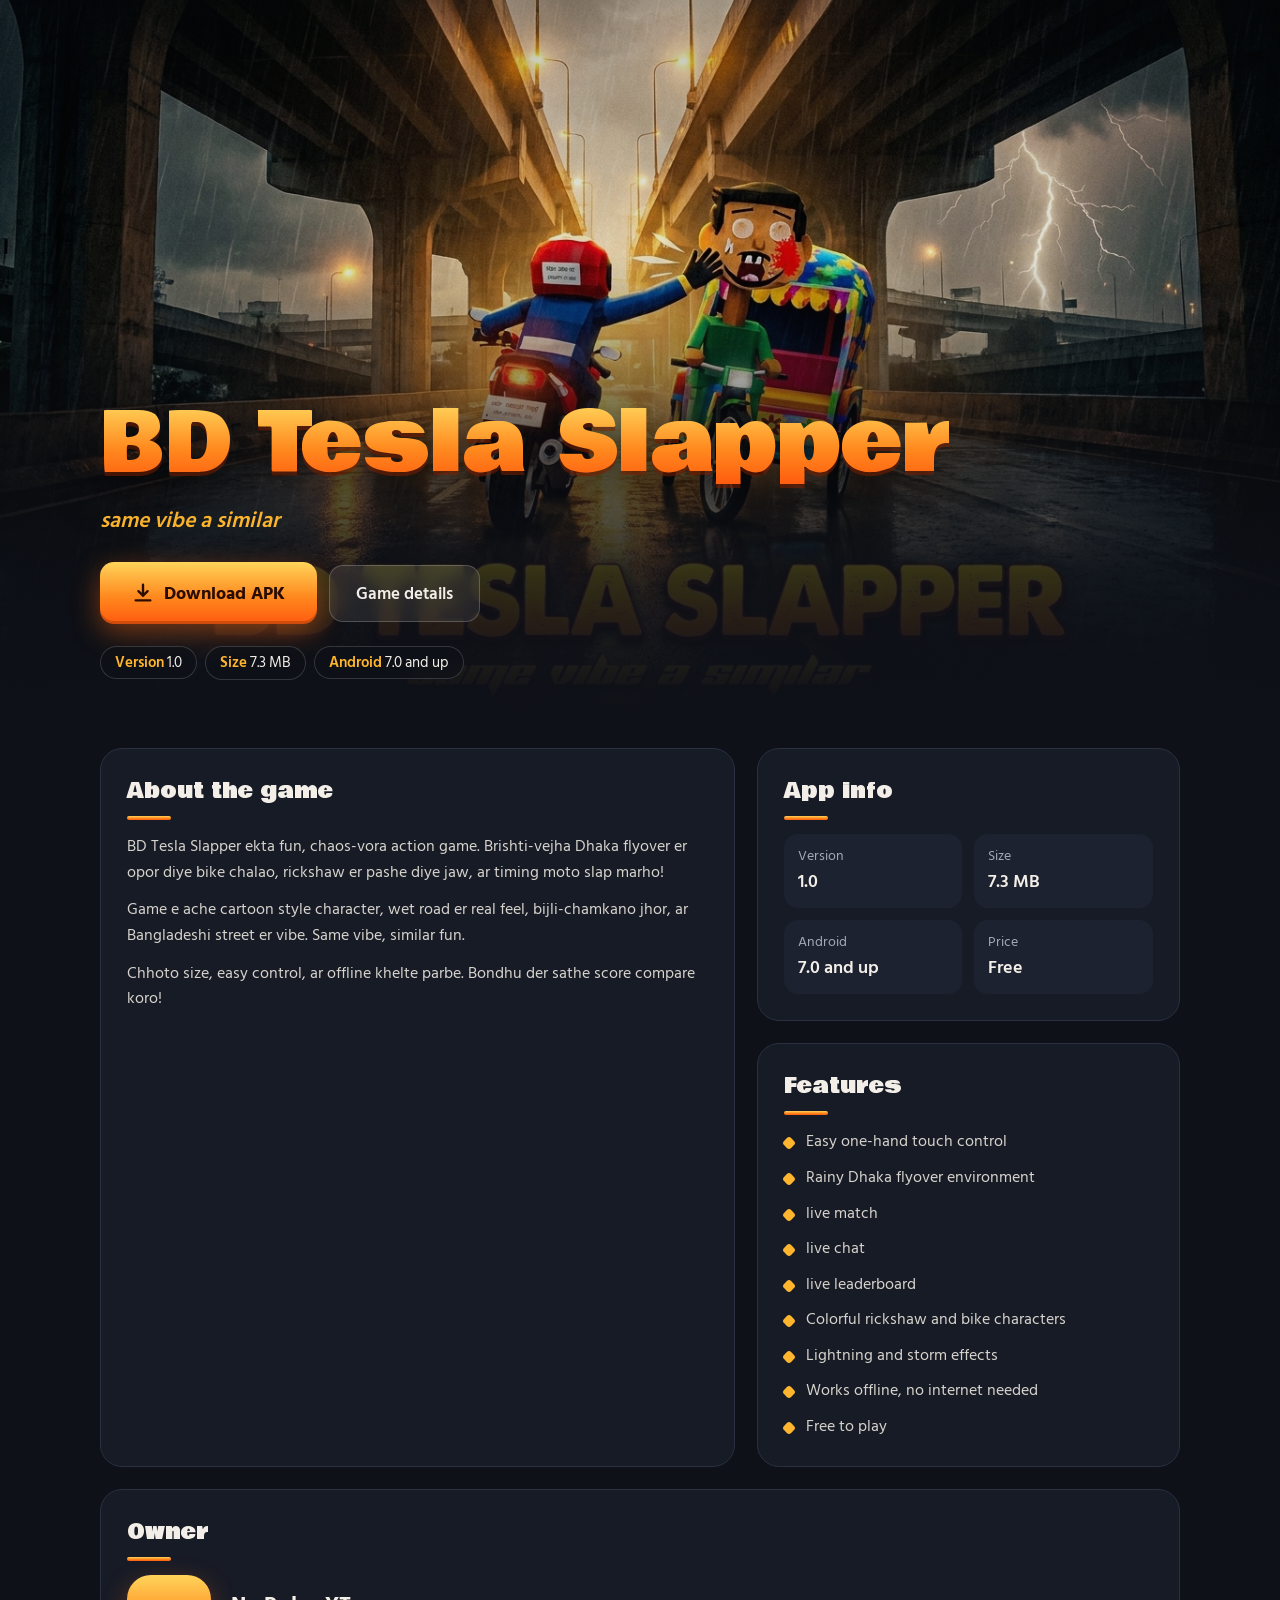
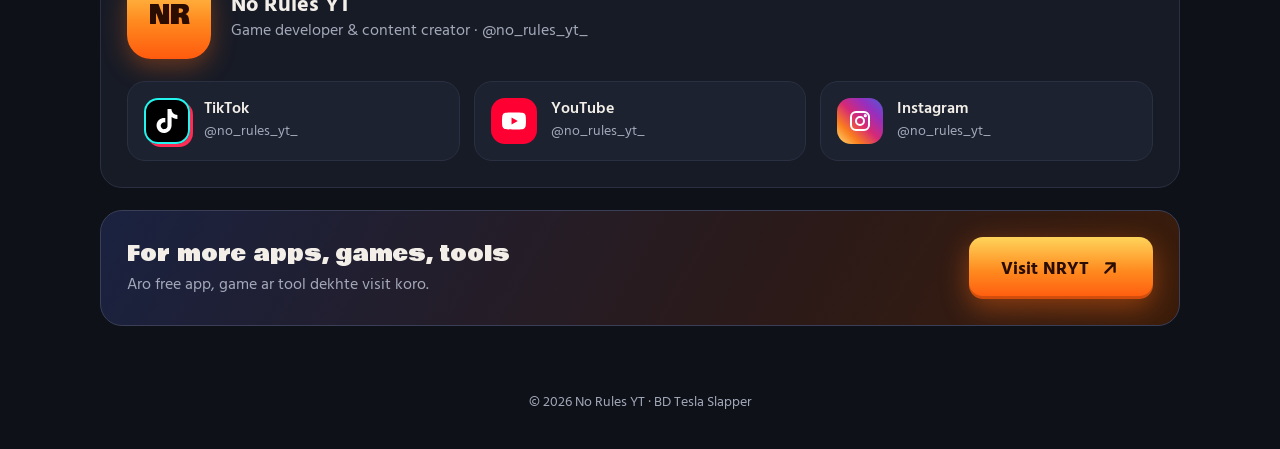
==== index.html @ 3f3aa205 "Add files via upload" ====
<!DOCTYPE html>
<html lang="bn">
<head>
<meta charset="UTF-8">
<meta name="viewport" content="width=device-width, initial-scale=1, viewport-fit=cover">
<title>BD Tesla Slapper – Download</title>
<meta name="description" content="BD Tesla Slapper free Android game download. Rainy Dhaka flyover e bike chalao, slap marho!">
<meta name="theme-color" content="#0e1118">
<meta property="og:title" content="BD Tesla Slapper – Download">
<meta property="og:description" content="Same vibe, similar fun. Free Android game by No Rules YT.">
<meta property="og:image" content="banner.jpg">
<link rel="icon" href="data:image/svg+xml,<svg xmlns='http://www.w3.org/2000/svg' viewBox='0 0 100 100'><text y='.9em' font-size='90'>🏍️</text></svg>">
<link rel="preconnect" href="https://fonts.googleapis.com">
<link rel="preconnect" href="https://fonts.gstatic.com" crossorigin>
<link href="https://fonts.googleapis.com/css2?family=Bowlby+One&family=Hind+Siliguri:wght@400;500;600;700&display=swap" rel="stylesheet">
<style>
:root{
  --night:#0e1118; --card:#171b26; --card2:#1d2230; --line:#2a3042;
  --text:#f3efe8; --muted:#a3a9ba;
  --amber:#ffb62e; --ember:#ff6a13; --blue:#3d6dff; --red:#e5372e;
  --glow:linear-gradient(180deg,#ffd45a,#ff8a1f 55%,#ff5a0e);
}
*{box-sizing:border-box;margin:0;padding:0}
html{scroll-behavior:smooth}
body{background:var(--night);color:var(--text);font-family:"Hind Siliguri",system-ui,sans-serif;line-height:1.6;-webkit-font-smoothing:antialiased}
a{color:inherit;text-decoration:none}
:focus-visible{outline:3px solid var(--amber);outline-offset:3px;border-radius:8px}
.wrap{width:min(1080px,100% - 32px);margin-inline:auto}

/* HERO */
.hero{position:relative;min-height:min(86vh,720px);display:flex;align-items:flex-end;overflow:hidden;isolation:isolate}
.hero img{position:absolute;inset:0;width:100%;height:100%;object-fit:cover;object-position:center 30%;z-index:-2}
.hero::after{content:"";position:absolute;inset:0;z-index:-1;
  background:linear-gradient(180deg,rgba(14,17,24,.25) 0%,rgba(14,17,24,.1) 35%,rgba(14,17,24,.85) 80%,var(--night) 100%)}
.hero-in{padding:120px 0 40px;display:grid;gap:18px;justify-items:start}
.title{font-family:"Bowlby One",sans-serif;font-weight:400;font-size:clamp(2.4rem,8vw,5.2rem);line-height:1;letter-spacing:.5px;
  background:var(--glow);-webkit-background-clip:text;background-clip:text;color:transparent;
  filter:drop-shadow(0 4px 0 rgba(120,30,0,.55)) drop-shadow(0 10px 24px rgba(0,0,0,.6))}
.tag{font-style:italic;font-weight:600;font-size:clamp(1rem,2.6vw,1.35rem);color:var(--amber)}
.actions{display:flex;flex-wrap:wrap;gap:12px;align-items:center;margin-top:6px}
.btn{display:inline-flex;align-items:center;gap:10px;font:600 1.05rem "Hind Siliguri",sans-serif;padding:14px 26px;border-radius:14px;border:0;cursor:pointer;
  transition:transform .15s ease,box-shadow .15s ease,background .15s}
.btn svg{width:22px;height:22px;flex:none}
.btn-main{background:var(--glow);color:#2a0d00;font-weight:700;font-size:1.15rem;padding:16px 32px;box-shadow:0 8px 28px rgba(255,106,19,.45),inset 0 -3px 0 rgba(0,0,0,.18)}
.btn-main:hover{transform:translateY(-2px);box-shadow:0 12px 34px rgba(255,106,19,.6),inset 0 -3px 0 rgba(0,0,0,.18)}
.btn-main:active{transform:translateY(1px)}
.btn-ghost{background:rgba(255,255,255,.08);border:1px solid rgba(255,255,255,.2);color:var(--text);backdrop-filter:blur(8px)}
.btn-ghost:hover{background:rgba(255,255,255,.16)}
.meta{display:flex;flex-wrap:wrap;gap:8px;margin-top:4px}
.chip{background:rgba(14,17,24,.65);border:1px solid rgba(255,255,255,.16);backdrop-filter:blur(6px);padding:4px 14px;border-radius:99px;font-size:.92rem;color:var(--text)}
.chip b{color:var(--amber);font-weight:600}

/* SECTIONS */
main{padding:28px 0 56px;display:grid;gap:22px}
.grid{display:grid;gap:22px;grid-template-columns:1.5fr 1fr}
.card{background:var(--card);border:1px solid var(--line);border-radius:22px;padding:26px;position:relative;overflow:hidden}
.card h2{font-family:"Bowlby One",sans-serif;font-weight:400;font-size:1.3rem;margin-bottom:14px;color:var(--text)}
.card h2::after{content:"";display:block;width:44px;height:4px;border-radius:4px;background:var(--glow);margin-top:8px}
.about p{color:#d6d3cc;margin-bottom:12px;max-width:68ch}
.about p:last-child{margin-bottom:0}
.features{list-style:none;display:grid;gap:10px}
.features li{display:flex;gap:12px;align-items:flex-start;color:#d6d3cc}
.features li::before{content:"";flex:none;width:10px;height:10px;margin-top:9px;border-radius:3px;background:var(--amber);transform:rotate(45deg)}
.specs{display:grid;grid-template-columns:repeat(2,1fr);gap:12px;margin-top:4px}
.spec{background:var(--card2);border-radius:14px;padding:12px 14px}
.spec span{display:block;font-size:.85rem;color:var(--muted)}
.spec strong{font-size:1.1rem;font-weight:600}

/* OWNER */
.owner{display:flex;gap:20px;align-items:center;flex-wrap:wrap}
.avatar{width:84px;height:84px;border-radius:24px;flex:none;display:grid;place-items:center;
  font-family:"Bowlby One",sans-serif;font-size:1.6rem;color:#2a0d00;background:var(--glow);box-shadow:0 8px 24px rgba(255,106,19,.35)}
.owner h3{font-size:1.4rem;font-weight:700;line-height:1.2}
.owner p{color:var(--muted)}
.socials{display:grid;grid-template-columns:repeat(3,1fr);gap:14px;margin-top:22px}
.soc{display:flex;align-items:center;gap:14px;background:var(--card2);border:1px solid var(--line);border-radius:18px;padding:16px;transition:transform .15s,border-color .15s}
.soc:hover{transform:translateY(-3px);border-color:var(--amber)}
.soc i{width:46px;height:46px;border-radius:14px;display:grid;place-items:center;flex:none}
.soc svg{width:24px;height:24px}
.soc strong{display:block;font-weight:600;line-height:1.2}
.soc small{color:var(--muted);font-size:.85rem;word-break:break-all}
.tt i{background:#000;box-shadow:inset 0 0 0 2px #25f4ee,3px 3px 0 #fe2c55;color:#fff}
.yt i{background:#ff0033;color:#fff}
.ig i{background:linear-gradient(45deg,#feda75,#fa7e1e,#d62976,#962fbf,#4f5bd5);color:#fff}

/* MORE */
.more{display:flex;flex-wrap:wrap;gap:18px;align-items:center;justify-content:space-between;
  background:linear-gradient(120deg,#1a2240,#2a1a1a 60%,#3a1c0a);border-color:#3a3f57}
.more h2{margin:0}.more h2::after{display:none}
.more p{color:var(--muted)}
footer{text-align:center;color:var(--muted);font-size:.9rem;padding:8px 0 36px}

@media (max-width:820px){
  .grid{grid-template-columns:1fr}
  .socials{grid-template-columns:1fr}
}
@media (max-width:520px){
  .hero{min-height:78vh}
  .hero-in{padding-top:90px}
  .actions .btn{width:100%;justify-content:center}
  .card{padding:20px;border-radius:18px}
  .more .btn{width:100%;justify-content:center}
}
@media (prefers-reduced-motion:reduce){*{transition:none!important;scroll-behavior:auto!important}}
</style>
</head>
<body>

<header class="hero">
  <img src="banner.jpg" alt="BD Tesla Slapper game banner: bike rider slapping a rickshaw puller on a rainy Dhaka flyover">
  <div class="wrap hero-in">
    <h1 class="title">BD Tesla Slapper</h1>
    <p class="tag">same vibe a similar</p>
    <div class="actions">
      <a id="dl" class="btn btn-main" href="BD-Tesla-Slapper.apk" download>
        <svg viewBox="0 0 24 24" fill="none" stroke="currentColor" stroke-width="2.6" stroke-linecap="round" stroke-linejoin="round"><path d="M12 3v12m0 0l-5-5m5 5l5-5M4 20h16"/></svg>
        Download APK
      </a>
      <a class="btn btn-ghost" href="#about">Game details</a>
    </div>
    <div class="meta" id="chips"></div>
  </div>
</header>

<main class="wrap">
  <div class="grid">
    <section class="card about" id="about">
      <h2>About the game</h2>
      <div id="desc"><p>Loading...</p></div>
    </section>
    <div style="display:grid;gap:22px;align-content:start">
      <section class="card">
        <h2>App info</h2>
        <div class="specs" id="specs"></div>
      </section>
      <section class="card">
        <h2>Features</h2>
        <ul class="features" id="feat"></ul>
      </section>
    </div>
  </div>

  <section class="card" id="owner">
    <h2>Owner</h2>
    <div class="owner">
      <div class="avatar">NR</div>
      <div>
        <h3>No Rules YT</h3>
        <p>Game developer &amp; content creator &middot; @no_rules_yt_</p>
      </div>
    </div>
    <div class="socials">
      <a class="soc tt" href="https://www.tiktok.com/@no_rules_yt_" target="_blank" rel="noopener">
        <i><svg viewBox="0 0 24 24" fill="currentColor"><path d="M12.525.02c1.31-.02 2.61-.01 3.91-.02.08 1.53.63 3.09 1.75 4.17 1.12 1.11 2.7 1.62 4.24 1.79v4.03c-1.44-.05-2.89-.35-4.2-.97-.57-.26-1.1-.59-1.62-.93-.01 2.92.01 5.84-.02 8.75-.08 1.4-.54 2.79-1.35 3.94-1.31 1.92-3.58 3.17-5.91 3.21-1.43.08-2.86-.31-4.08-1.03-2.02-1.19-3.44-3.37-3.65-5.71-.02-.5-.03-1-.01-1.49.18-1.9 1.12-3.72 2.58-4.96 1.66-1.44 3.98-2.13 6.15-1.72.02 1.48-.04 2.96-.04 4.44-.99-.32-2.15-.23-3.02.37-.63.41-1.11 1.04-1.36 1.75-.21.51-.15 1.07-.14 1.61.24 1.64 1.82 3.02 3.5 2.87 1.12-.01 2.19-.66 2.77-1.61.19-.33.4-.67.41-1.06.1-1.79.06-3.57.07-5.36.01-4.03-.01-8.05.02-12.07z"/></svg></i>
        <span><strong>TikTok</strong><small>@no_rules_yt_</small></span>
      </a>
      <a class="soc yt" href="https://www.youtube.com/@no_rules_yt_" target="_blank" rel="noopener">
        <i><svg viewBox="0 0 24 24" fill="currentColor"><path d="M23.498 6.186a3.016 3.016 0 0 0-2.122-2.136C19.505 3.545 12 3.545 12 3.545s-7.505 0-9.377.505A3.017 3.017 0 0 0 .502 6.186C0 8.07 0 12 0 12s0 3.93.502 5.814a3.016 3.016 0 0 0 2.122 2.136c1.871.505 9.376.505 9.376.505s7.505 0 9.377-.505a3.015 3.015 0 0 0 2.122-2.136C24 15.93 24 12 24 12s0-3.93-.502-5.814zM9.545 15.568V8.432L15.818 12l-6.273 3.568z"/></svg></i>
        <span><strong>YouTube</strong><small>@no_rules_yt_</small></span>
      </a>
      <a class="soc ig" href="https://www.instagram.com/no_rules_yt_" target="_blank" rel="noopener">
        <i><svg viewBox="0 0 24 24" fill="none" stroke="currentColor" stroke-width="2" stroke-linecap="round"><rect x="3" y="3" width="18" height="18" rx="5"/><circle cx="12" cy="12" r="4"/><circle cx="17.3" cy="6.7" r=".6" fill="currentColor"/></svg></i>
        <span><strong>Instagram</strong><small>@no_rules_yt_</small></span>
      </a>
    </div>
  </section>

  <section class="card more">
    <div>
      <h2>For more apps, games, tools</h2>
      <p>Aro free app, game ar tool dekhte visit koro.</p>
    </div>
    <a class="btn btn-main" href="https://nryt.netlify.app/" target="_blank" rel="noopener">
      Visit NRYT
      <svg viewBox="0 0 24 24" fill="none" stroke="currentColor" stroke-width="2.6" stroke-linecap="round" stroke-linejoin="round"><path d="M7 17L17 7M8 7h9v9"/></svg>
    </a>
  </section>
</main>

<footer>&copy; <span id="yr"></span> No Rules YT &middot; BD Tesla Slapper</footer>

<script>
// Fallback jodi details.txt load na hoy (jemon file:// diye local open korle)
const FALLBACK = `Version: 1.0
Size: 50 MB
Android: 7.0 and up
Price: Free
---
BD Tesla Slapper ekta fun, chaos-vora action game.
---
- Easy one-hand touch control
- Works offline`;

function render(txt){
  const [specBlock="", descBlock="", featBlock=""] = txt.replace(/\r/g,"").split(/^---$/m).map(s=>s.trim());
  const specs = specBlock.split("\n").filter(l=>l.includes(":")).map(l=>{
    const i=l.indexOf(":"); return [l.slice(0,i).trim(), l.slice(i+1).trim()];
  });
  document.getElementById("specs").innerHTML = specs.map(([k,v])=>`<div class="spec"><span>${esc(k)}</span><strong>${esc(v)}</strong></div>`).join("");
  document.getElementById("chips").innerHTML = specs.slice(0,3).map(([k,v])=>`<span class="chip"><b>${esc(k)}</b> ${esc(v)}</span>`).join("");
  document.getElementById("desc").innerHTML = descBlock.split("\n").filter(Boolean).map(p=>`<p>${esc(p)}</p>`).join("");
  document.getElementById("feat").innerHTML = featBlock.split("\n").filter(l=>l.trim()).map(l=>`<li>${esc(l.replace(/^-\s*/,""))}</li>`).join("");
}
function esc(s){return s.replace(/[&<>"]/g,c=>({"&":"&amp;","<":"&lt;",">":"&gt;",'"':"&quot;"}[c]))}

fetch("details.txt").then(r=>{if(!r.ok)throw 0;return r.text()}).then(render).catch(()=>render(FALLBACK));
document.getElementById("yr").textContent = new Date().getFullYear();
</script>
</body>
</html>
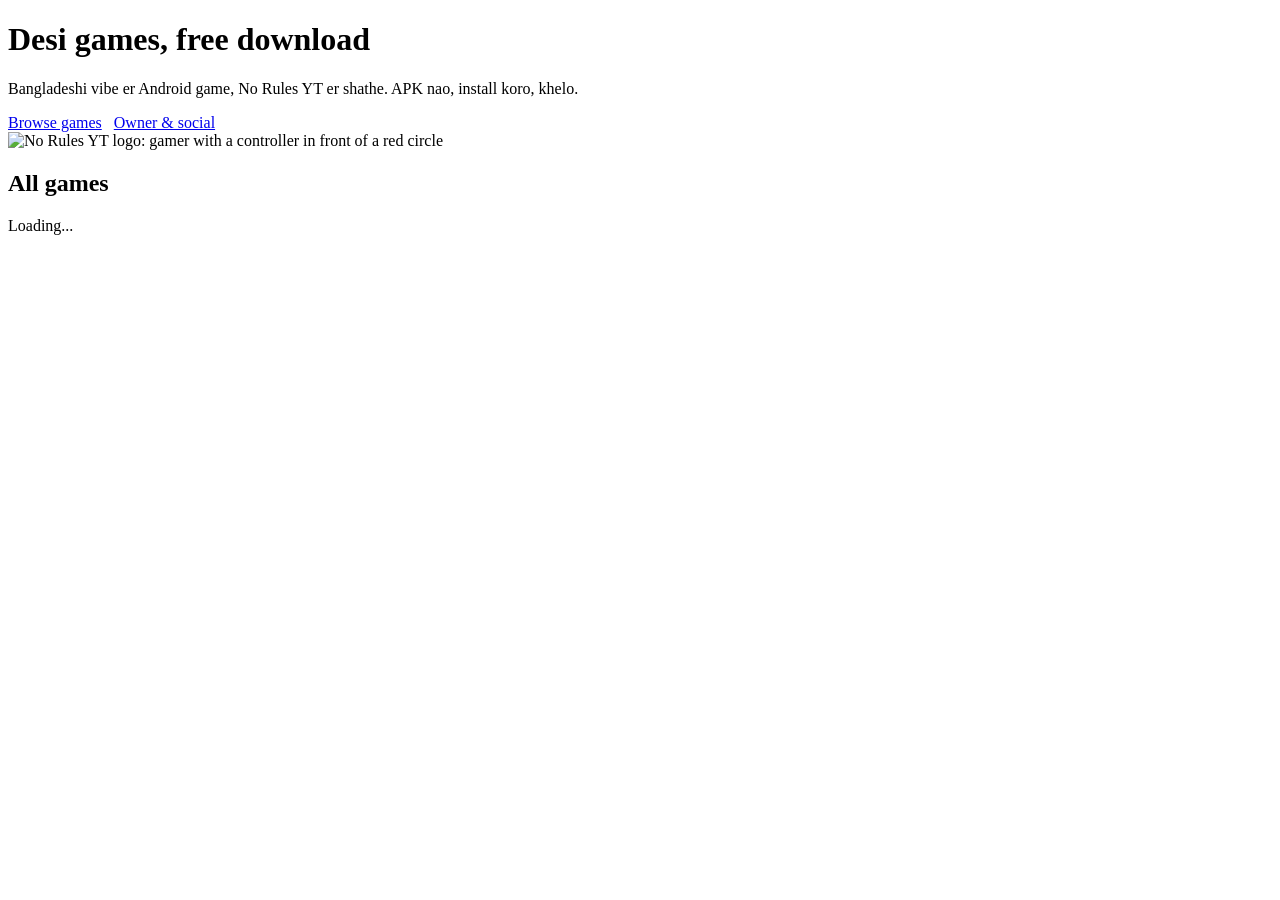
==== commit 5cbcd46b: "Add files via upload" ====
--- a/index.html
+++ b/index.html
@@ -3,208 +3,53 @@
 <head>
 <meta charset="UTF-8">
 <meta name="viewport" content="width=device-width, initial-scale=1, viewport-fit=cover">
-<title>BD Tesla Slapper – Download</title>
-<meta name="description" content="BD Tesla Slapper free Android game download. Rainy Dhaka flyover e bike chalao, slap marho!">
-<meta name="theme-color" content="#0e1118">
-<meta property="og:title" content="BD Tesla Slapper – Download">
-<meta property="og:description" content="Same vibe, similar fun. Free Android game by No Rules YT.">
-<meta property="og:image" content="banner.jpg">
-<link rel="icon" href="data:image/svg+xml,<svg xmlns='http://www.w3.org/2000/svg' viewBox='0 0 100 100'><text y='.9em' font-size='90'>🏍️</text></svg>">
-<link rel="preconnect" href="https://fonts.googleapis.com">
-<link rel="preconnect" href="https://fonts.gstatic.com" crossorigin>
-<link href="https://fonts.googleapis.com/css2?family=Bowlby+One&family=Hind+Siliguri:wght@400;500;600;700&display=swap" rel="stylesheet">
-<style>
-:root{
-  --night:#0e1118; --card:#171b26; --card2:#1d2230; --line:#2a3042;
-  --text:#f3efe8; --muted:#a3a9ba;
-  --amber:#ffb62e; --ember:#ff6a13; --blue:#3d6dff; --red:#e5372e;
-  --glow:linear-gradient(180deg,#ffd45a,#ff8a1f 55%,#ff5a0e);
-}
-*{box-sizing:border-box;margin:0;padding:0}
-html{scroll-behavior:smooth}
-body{background:var(--night);color:var(--text);font-family:"Hind Siliguri",system-ui,sans-serif;line-height:1.6;-webkit-font-smoothing:antialiased}
-a{color:inherit;text-decoration:none}
-:focus-visible{outline:3px solid var(--amber);outline-offset:3px;border-radius:8px}
-.wrap{width:min(1080px,100% - 32px);margin-inline:auto}
-
-/* HERO */
-.hero{position:relative;min-height:min(86vh,720px);display:flex;align-items:flex-end;overflow:hidden;isolation:isolate}
-.hero img{position:absolute;inset:0;width:100%;height:100%;object-fit:cover;object-position:center 30%;z-index:-2}
-.hero::after{content:"";position:absolute;inset:0;z-index:-1;
-  background:linear-gradient(180deg,rgba(14,17,24,.25) 0%,rgba(14,17,24,.1) 35%,rgba(14,17,24,.85) 80%,var(--night) 100%)}
-.hero-in{padding:120px 0 40px;display:grid;gap:18px;justify-items:start}
-.title{font-family:"Bowlby One",sans-serif;font-weight:400;font-size:clamp(2.4rem,8vw,5.2rem);line-height:1;letter-spacing:.5px;
-  background:var(--glow);-webkit-background-clip:text;background-clip:text;color:transparent;
-  filter:drop-shadow(0 4px 0 rgba(120,30,0,.55)) drop-shadow(0 10px 24px rgba(0,0,0,.6))}
-.tag{font-style:italic;font-weight:600;font-size:clamp(1rem,2.6vw,1.35rem);color:var(--amber)}
-.actions{display:flex;flex-wrap:wrap;gap:12px;align-items:center;margin-top:6px}
-.btn{display:inline-flex;align-items:center;gap:10px;font:600 1.05rem "Hind Siliguri",sans-serif;padding:14px 26px;border-radius:14px;border:0;cursor:pointer;
-  transition:transform .15s ease,box-shadow .15s ease,background .15s}
-.btn svg{width:22px;height:22px;flex:none}
-.btn-main{background:var(--glow);color:#2a0d00;font-weight:700;font-size:1.15rem;padding:16px 32px;box-shadow:0 8px 28px rgba(255,106,19,.45),inset 0 -3px 0 rgba(0,0,0,.18)}
-.btn-main:hover{transform:translateY(-2px);box-shadow:0 12px 34px rgba(255,106,19,.6),inset 0 -3px 0 rgba(0,0,0,.18)}
-.btn-main:active{transform:translateY(1px)}
-.btn-ghost{background:rgba(255,255,255,.08);border:1px solid rgba(255,255,255,.2);color:var(--text);backdrop-filter:blur(8px)}
-.btn-ghost:hover{background:rgba(255,255,255,.16)}
-.meta{display:flex;flex-wrap:wrap;gap:8px;margin-top:4px}
-.chip{background:rgba(14,17,24,.65);border:1px solid rgba(255,255,255,.16);backdrop-filter:blur(6px);padding:4px 14px;border-radius:99px;font-size:.92rem;color:var(--text)}
-.chip b{color:var(--amber);font-weight:600}
-
-/* SECTIONS */
-main{padding:28px 0 56px;display:grid;gap:22px}
-.grid{display:grid;gap:22px;grid-template-columns:1.5fr 1fr}
-.card{background:var(--card);border:1px solid var(--line);border-radius:22px;padding:26px;position:relative;overflow:hidden}
-.card h2{font-family:"Bowlby One",sans-serif;font-weight:400;font-size:1.3rem;margin-bottom:14px;color:var(--text)}
-.card h2::after{content:"";display:block;width:44px;height:4px;border-radius:4px;background:var(--glow);margin-top:8px}
-.about p{color:#d6d3cc;margin-bottom:12px;max-width:68ch}
-.about p:last-child{margin-bottom:0}
-.features{list-style:none;display:grid;gap:10px}
-.features li{display:flex;gap:12px;align-items:flex-start;color:#d6d3cc}
-.features li::before{content:"";flex:none;width:10px;height:10px;margin-top:9px;border-radius:3px;background:var(--amber);transform:rotate(45deg)}
-.specs{display:grid;grid-template-columns:repeat(2,1fr);gap:12px;margin-top:4px}
-.spec{background:var(--card2);border-radius:14px;padding:12px 14px}
-.spec span{display:block;font-size:.85rem;color:var(--muted)}
-.spec strong{font-size:1.1rem;font-weight:600}
-
-/* OWNER */
-.owner{display:flex;gap:20px;align-items:center;flex-wrap:wrap}
-.avatar{width:84px;height:84px;border-radius:24px;flex:none;display:grid;place-items:center;
-  font-family:"Bowlby One",sans-serif;font-size:1.6rem;color:#2a0d00;background:var(--glow);box-shadow:0 8px 24px rgba(255,106,19,.35)}
-.owner h3{font-size:1.4rem;font-weight:700;line-height:1.2}
-.owner p{color:var(--muted)}
-.socials{display:grid;grid-template-columns:repeat(3,1fr);gap:14px;margin-top:22px}
-.soc{display:flex;align-items:center;gap:14px;background:var(--card2);border:1px solid var(--line);border-radius:18px;padding:16px;transition:transform .15s,border-color .15s}
-.soc:hover{transform:translateY(-3px);border-color:var(--amber)}
-.soc i{width:46px;height:46px;border-radius:14px;display:grid;place-items:center;flex:none}
-.soc svg{width:24px;height:24px}
-.soc strong{display:block;font-weight:600;line-height:1.2}
-.soc small{color:var(--muted);font-size:.85rem;word-break:break-all}
-.tt i{background:#000;box-shadow:inset 0 0 0 2px #25f4ee,3px 3px 0 #fe2c55;color:#fff}
-.yt i{background:#ff0033;color:#fff}
-.ig i{background:linear-gradient(45deg,#feda75,#fa7e1e,#d62976,#962fbf,#4f5bd5);color:#fff}
-
-/* MORE */
-.more{display:flex;flex-wrap:wrap;gap:18px;align-items:center;justify-content:space-between;
-  background:linear-gradient(120deg,#1a2240,#2a1a1a 60%,#3a1c0a);border-color:#3a3f57}
-.more h2{margin:0}.more h2::after{display:none}
-.more p{color:var(--muted)}
-footer{text-align:center;color:var(--muted);font-size:.9rem;padding:8px 0 36px}
-
-@media (max-width:820px){
-  .grid{grid-template-columns:1fr}
-  .socials{grid-template-columns:1fr}
-}
-@media (max-width:520px){
-  .hero{min-height:78vh}
-  .hero-in{padding-top:90px}
-  .actions .btn{width:100%;justify-content:center}
-  .card{padding:20px;border-radius:18px}
-  .more .btn{width:100%;justify-content:center}
-}
-@media (prefers-reduced-motion:reduce){*{transition:none!important;scroll-behavior:auto!important}}
-</style>
+<title>No Rules YT – Free Android Games</title>
+<meta name="description" content="No Rules YT er free Android game download store. BD Tesla Slapper, Badmantion ar aro.">
+<meta name="theme-color" content="#00652e">
+<meta property="og:title" content="No Rules YT – Game Shop">
+<meta property="og:description" content="Free desi Android games. APK download.">
+<meta property="og:image" content="assets/logo.png">
+<link rel="icon" href="assets/logo-192.png">
+<link rel="apple-touch-icon" href="assets/logo-192.png">
+<link rel="preconnect" href="https://fonts.googleapis.com"><link rel="preconnect" href="https://fonts.gstatic.com" crossorigin><link href="https://fonts.googleapis.com/css2?family=Baloo+Da+2:wght@500;700;800&family=Hind+Siliguri:wght@400;500;600;700&display=swap" rel="stylesheet">
+<link rel="stylesheet" href="assets/style.css">
 </head>
 <body>
+<div id="bar"></div>
 
 <header class="hero">
-  <img src="banner.jpg" alt="BD Tesla Slapper game banner: bike rider slapping a rickshaw puller on a rainy Dhaka flyover">
-  <div class="wrap hero-in">
-    <h1 class="title">BD Tesla Slapper</h1>
-    <p class="tag">same vibe a similar</p>
-    <div class="actions">
-      <a id="dl" class="btn btn-main" href="BD-Tesla-Slapper.apk" download>
-        <svg viewBox="0 0 24 24" fill="none" stroke="currentColor" stroke-width="2.6" stroke-linecap="round" stroke-linejoin="round"><path d="M12 3v12m0 0l-5-5m5 5l5-5M4 20h16"/></svg>
-        Download APK
-      </a>
-      <a class="btn btn-ghost" href="#about">Game details</a>
+  <div class="wrap hero-grid">
+    <div>
+      <h1>Desi games, free download</h1>
+      <p>Bangladeshi vibe er Android game, No Rules YT er shathe. APK nao, install koro, khelo.</p>
+      <div class="actions" style="display:flex;gap:12px;flex-wrap:wrap">
+        <a class="btn btn-main" href="#games">Browse games</a>
+        <a class="btn btn-ghost" href="#owner">Owner &amp; social</a>
+      </div>
     </div>
-    <div class="meta" id="chips"></div>
+    <div class="hero-logo"><img src="assets/logo.png" alt="No Rules YT logo: gamer with a controller in front of a red circle" width="720" height="720"></div>
   </div>
 </header>
+<div class="edge" aria-hidden="true"></div>
 
 <main class="wrap">
-  <div class="grid">
-    <section class="card about" id="about">
-      <h2>About the game</h2>
-      <div id="desc"><p>Loading...</p></div>
-    </section>
-    <div style="display:grid;gap:22px;align-content:start">
-      <section class="card">
-        <h2>App info</h2>
-        <div class="specs" id="specs"></div>
-      </section>
-      <section class="card">
-        <h2>Features</h2>
-        <ul class="features" id="feat"></ul>
-      </section>
-    </div>
-  </div>
-
-  <section class="card" id="owner">
-    <h2>Owner</h2>
-    <div class="owner">
-      <div class="avatar">NR</div>
-      <div>
-        <h3>No Rules YT</h3>
-        <p>Game developer &amp; content creator &middot; @no_rules_yt_</p>
-      </div>
-    </div>
-    <div class="socials">
-      <a class="soc tt" href="https://www.tiktok.com/@no_rules_yt_" target="_blank" rel="noopener">
-        <i><svg viewBox="0 0 24 24" fill="currentColor"><path d="M12.525.02c1.31-.02 2.61-.01 3.91-.02.08 1.53.63 3.09 1.75 4.17 1.12 1.11 2.7 1.62 4.24 1.79v4.03c-1.44-.05-2.89-.35-4.2-.97-.57-.26-1.1-.59-1.62-.93-.01 2.92.01 5.84-.02 8.75-.08 1.4-.54 2.79-1.35 3.94-1.31 1.92-3.58 3.17-5.91 3.21-1.43.08-2.86-.31-4.08-1.03-2.02-1.19-3.44-3.37-3.65-5.71-.02-.5-.03-1-.01-1.49.18-1.9 1.12-3.72 2.58-4.96 1.66-1.44 3.98-2.13 6.15-1.72.02 1.48-.04 2.96-.04 4.44-.99-.32-2.15-.23-3.02.37-.63.41-1.11 1.04-1.36 1.75-.21.51-.15 1.07-.14 1.61.24 1.64 1.82 3.02 3.5 2.87 1.12-.01 2.19-.66 2.77-1.61.19-.33.4-.67.41-1.06.1-1.79.06-3.57.07-5.36.01-4.03-.01-8.05.02-12.07z"/></svg></i>
-        <span><strong>TikTok</strong><small>@no_rules_yt_</small></span>
-      </a>
-      <a class="soc yt" href="https://www.youtube.com/@no_rules_yt_" target="_blank" rel="noopener">
-        <i><svg viewBox="0 0 24 24" fill="currentColor"><path d="M23.498 6.186a3.016 3.016 0 0 0-2.122-2.136C19.505 3.545 12 3.545 12 3.545s-7.505 0-9.377.505A3.017 3.017 0 0 0 .502 6.186C0 8.07 0 12 0 12s0 3.93.502 5.814a3.016 3.016 0 0 0 2.122 2.136c1.871.505 9.376.505 9.376.505s7.505 0 9.377-.505a3.015 3.015 0 0 0 2.122-2.136C24 15.93 24 12 24 12s0-3.93-.502-5.814zM9.545 15.568V8.432L15.818 12l-6.273 3.568z"/></svg></i>
-        <span><strong>YouTube</strong><small>@no_rules_yt_</small></span>
-      </a>
-      <a class="soc ig" href="https://www.instagram.com/no_rules_yt_" target="_blank" rel="noopener">
-        <i><svg viewBox="0 0 24 24" fill="none" stroke="currentColor" stroke-width="2" stroke-linecap="round"><rect x="3" y="3" width="18" height="18" rx="5"/><circle cx="12" cy="12" r="4"/><circle cx="17.3" cy="6.7" r=".6" fill="currentColor"/></svg></i>
-        <span><strong>Instagram</strong><small>@no_rules_yt_</small></span>
-      </a>
-    </div>
-  </section>
-
-  <section class="card more">
-    <div>
-      <h2>For more apps, games, tools</h2>
-      <p>Aro free app, game ar tool dekhte visit koro.</p>
-    </div>
-    <a class="btn btn-main" href="https://nryt.netlify.app/" target="_blank" rel="noopener">
-      Visit NRYT
-      <svg viewBox="0 0 24 24" fill="none" stroke="currentColor" stroke-width="2.6" stroke-linecap="round" stroke-linejoin="round"><path d="M7 17L17 7M8 7h9v9"/></svg>
-    </a>
+  <section class="block" id="games">
+    <div class="sec-head"><h2>All games</h2><span id="count"></span></div>
+    <div class="games" id="list"><p style="color:var(--muted)">Loading...</p></div>
   </section>
 </main>
 
-<footer>&copy; <span id="yr"></span> No Rules YT &middot; BD Tesla Slapper</footer>
-
+<div id="foot"></div>
+<script src="assets/shell.js"></script>
 <script>
-// Fallback jodi details.txt load na hoy (jemon file:// diye local open korle)
-const FALLBACK = `Version: 1.0
-Size: 50 MB
-Android: 7.0 and up
-Price: Free
----
-BD Tesla Slapper ekta fun, chaos-vora action game.
----
-- Easy one-hand touch control
-- Works offline`;
-
-function render(txt){
-  const [specBlock="", descBlock="", featBlock=""] = txt.replace(/\r/g,"").split(/^---$/m).map(s=>s.trim());
-  const specs = specBlock.split("\n").filter(l=>l.includes(":")).map(l=>{
-    const i=l.indexOf(":"); return [l.slice(0,i).trim(), l.slice(i+1).trim()];
-  });
-  document.getElementById("specs").innerHTML = specs.map(([k,v])=>`<div class="spec"><span>${esc(k)}</span><strong>${esc(v)}</strong></div>`).join("");
-  document.getElementById("chips").innerHTML = specs.slice(0,3).map(([k,v])=>`<span class="chip"><b>${esc(k)}</b> ${esc(v)}</span>`).join("");
-  document.getElementById("desc").innerHTML = descBlock.split("\n").filter(Boolean).map(p=>`<p>${esc(p)}</p>`).join("");
-  document.getElementById("feat").innerHTML = featBlock.split("\n").filter(l=>l.trim()).map(l=>`<li>${esc(l.replace(/^-\s*/,""))}</li>`).join("");
-}
-function esc(s){return s.replace(/[&<>"]/g,c=>({"&":"&amp;","<":"&lt;",">":"&gt;",'"':"&quot;"}[c]))}
-
-fetch("details.txt").then(r=>{if(!r.ok)throw 0;return r.text()}).then(render).catch(()=>render(FALLBACK));
-document.getElementById("yr").textContent = new Date().getFullYear();
+renderBar(); renderFooter();
+loadApps().then(apps=>{
+  document.getElementById("count").textContent = apps.length + (apps.length===1?" game":" games");
+  document.getElementById("list").innerHTML = apps.map(gameCard).join("") +
+    '<div class="soon"><div><strong>Aro asche</strong>Notun game ar app shighroi ekhane add hobe.</div></div>';
+}).catch(()=>{
+  document.getElementById("list").innerHTML = '<p style="color:var(--muted)">Games load hoyni. GitHub Pages ba local server theke page ta khulo (file:// e fetch kaj kore na).</p>';
+});
 </script>
 </body>
 </html>
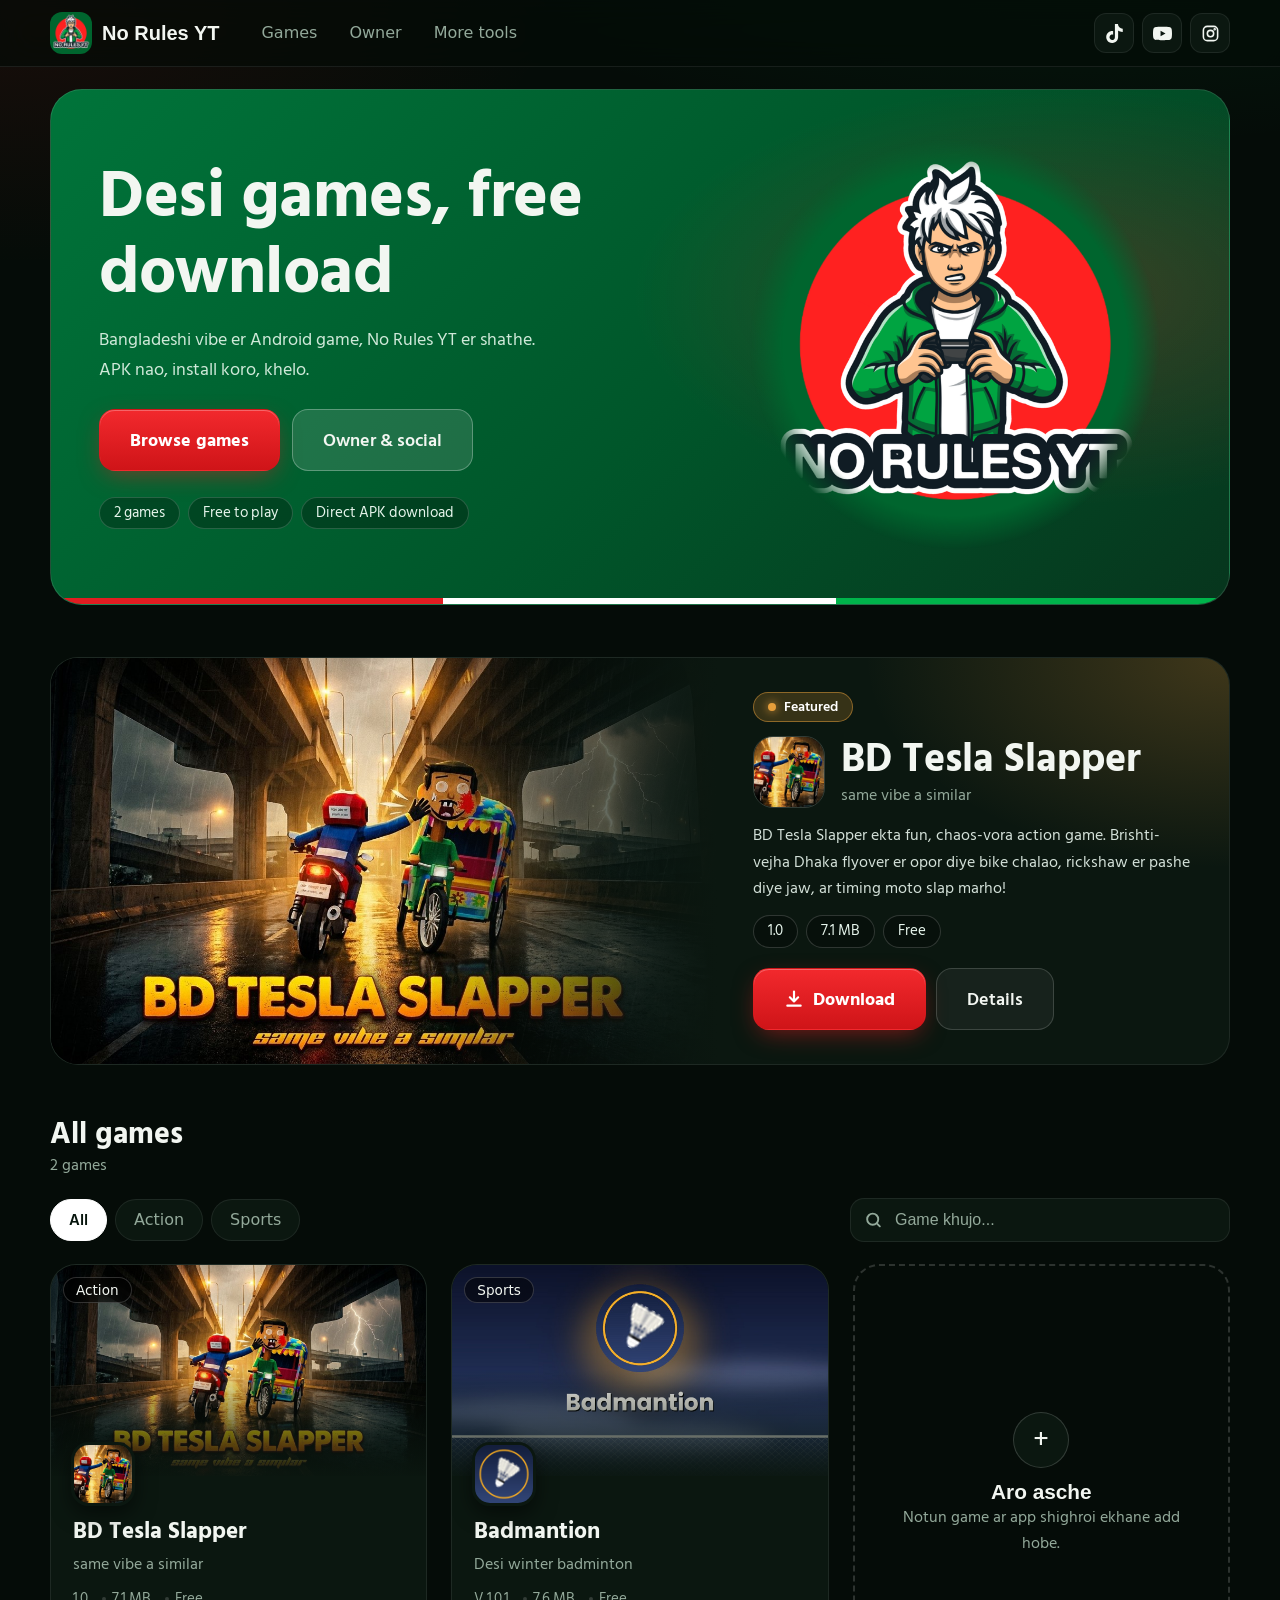
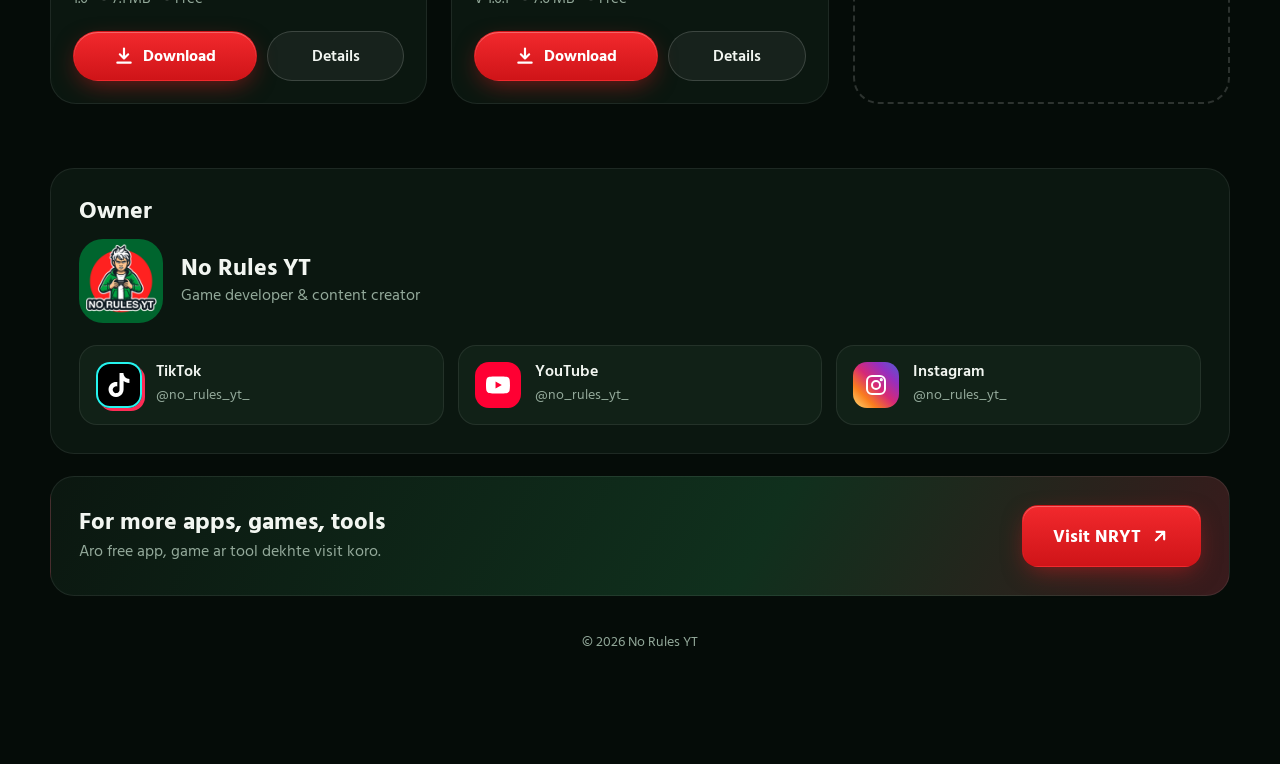
==== commit 159a5585: "Add files via upload" ====
--- a/index.html
+++ b/index.html
@@ -5,7 +5,7 @@
 <meta name="viewport" content="width=device-width, initial-scale=1, viewport-fit=cover">
 <title>No Rules YT – Free Android Games</title>
 <meta name="description" content="No Rules YT er free Android game download store. BD Tesla Slapper, Badmantion ar aro.">
-<meta name="theme-color" content="#00652e">
+<meta name="theme-color" content="#050c08">
 <meta property="og:title" content="No Rules YT – Game Shop">
 <meta property="og:description" content="Free desi Android games. APK download.">
 <meta property="og:image" content="assets/logo.png">
@@ -17,25 +17,31 @@
 <body>
 <div id="bar"></div>
 
-<header class="hero">
-  <div class="wrap hero-grid">
-    <div>
-      <h1>Desi games, free download</h1>
-      <p>Bangladeshi vibe er Android game, No Rules YT er shathe. APK nao, install koro, khelo.</p>
-      <div class="actions" style="display:flex;gap:12px;flex-wrap:wrap">
-        <a class="btn btn-main" href="#games">Browse games</a>
-        <a class="btn btn-ghost" href="#owner">Owner &amp; social</a>
+<main class="wrap">
+  <header class="hero">
+    <div class="hero-grid">
+      <div>
+        <h1>Desi games, free download</h1>
+        <p>Bangladeshi vibe er Android game, No Rules YT er shathe. APK nao, install koro, khelo.</p>
+        <div class="actions">
+          <a class="btn btn-main btn-lg" href="#games">Browse games</a>
+          <a class="btn btn-ghost btn-lg" href="#owner">Owner &amp; social</a>
+        </div>
+        <div class="pills" id="pills"></div>
       </div>
+      <div class="hero-logo"><img src="assets/logo.png" alt="No Rules YT logo: gamer with a controller in front of a red circle" width="720" height="720"></div>
     </div>
-    <div class="hero-logo"><img src="assets/logo.png" alt="No Rules YT logo: gamer with a controller in front of a red circle" width="720" height="720"></div>
-  </div>
-</header>
-<div class="edge" aria-hidden="true"></div>
+  </header>
 
-<main class="wrap">
+  <section class="block" id="featured" hidden></section>
+
   <section class="block" id="games">
-    <div class="sec-head"><h2>All games</h2><span id="count"></span></div>
-    <div class="games" id="list"><p style="color:var(--muted)">Loading...</p></div>
+    <div class="sec-head"><div><h2>All games</h2><p id="count"></p></div></div>
+    <div class="tools">
+      <div class="cats" id="cats" role="group" aria-label="Category filter"></div>
+      <label class="search"><span hidden>Search games</span><input id="q" type="search" placeholder="Game khujo..." autocomplete="off"></label>
+    </div>
+    <div class="games" id="list"><div class="sk"></div><div class="sk"></div><div class="sk"></div></div>
   </section>
 </main>
 
@@ -43,12 +49,53 @@
 <script src="assets/shell.js"></script>
 <script>
 renderBar(); renderFooter();
+document.querySelector(".search").insertAdjacentHTML("afterbegin", IC.search);
+let APPS=[], cat="All", q="";
+
+function renderFeatured(a){
+  const s=document.getElementById("featured");
+  s.hidden=false;
+  s.innerHTML=`<article class="feat reveal" data-id="${esc(a.id)}">
+    <a class="pic" href="${a.url}" aria-label="${esc(a.name)}"><img src="${a.path(a.banner)}" alt="${esc(a.name)} banner"></a>
+    <div class="txt">
+      <span class="badge">Featured</span>
+      <div class="id">${a.icon?`<img src="${a.path(a.icon)}" alt="" width="72" height="72">`:""}<div><h3>${esc(a.name)}</h3><p class="tl">${esc(a.tagline||"")}</p></div></div>
+      <p class="ds">${esc(a.details.desc[0]||"")}</p>
+      <div class="pills" style="margin:0">${[spec(a,"Version"),spec(a,"Size"),spec(a,"Price")].filter(Boolean).map(v=>`<span class="pill">${esc(v)}</span>`).join("")}</div>
+      <div class="row">
+        <a class="btn btn-main btn-lg" data-dl href="${a.path(a.apk)}" download="${esc(a.downloadName||a.apk)}">${IC.dl}Download</a>
+        <a class="btn btn-ghost btn-lg" href="${a.url}">Details</a>
+      </div>
+    </div></article>`;
+  observeReveal(s);
+}
+function renderCats(){
+  const cats=["All",...new Set(APPS.map(a=>spec(a,"Category")).filter(Boolean))];
+  document.getElementById("cats").innerHTML=cats.map(c=>`<button class="cat" type="button" aria-pressed="${c===cat}" data-c="${esc(c)}">${esc(c)}</button>`).join("");
+}
+function renderList(){
+  const list=document.getElementById("list");
+  const f=APPS.filter(a=>(cat==="All"||spec(a,"Category")===cat)&&(a.name+" "+(a.tagline||"")+" "+spec(a,"Category")).toLowerCase().includes(q));
+  document.getElementById("count").textContent=f.length+(f.length===1?" game":" games");
+  let html=f.map((a,i)=>gameCard(a,i)).join("");
+  if(!f.length) html='<p class="nores">Kono game pawa jayni. Onno kichu likhe khujo.</p>';
+  else if(cat==="All"&&!q) html+='<div class="cell reveal" style="--i:'+f.length+'"><div class="soon"><div><div class="plus">+</div><strong>Aro asche</strong>Notun game ar app shighroi ekhane add hobe.</div></div></div>';
+  list.innerHTML=html; observeReveal(list); applyAccents(f,list);
+}
+document.getElementById("cats").addEventListener("click",e=>{
+  const b=e.target.closest(".cat"); if(!b) return;
+  cat=b.dataset.c; renderCats(); renderList();
+});
+document.getElementById("q").addEventListener("input",e=>{q=e.target.value.trim().toLowerCase(); renderList();});
+
 loadApps().then(apps=>{
-  document.getElementById("count").textContent = apps.length + (apps.length===1?" game":" games");
-  document.getElementById("list").innerHTML = apps.map(gameCard).join("") +
-    '<div class="soon"><div><strong>Aro asche</strong>Notun game ar app shighroi ekhane add hobe.</div></div>';
+  APPS=apps;
+  document.getElementById("pills").innerHTML=[apps.length+(apps.length===1?" game":" games"),"Free to play","Direct APK download"].map(t=>`<span class="pill">${t}</span>`).join("");
+  const feat=apps.find(a=>a.featured)||apps[0];
+  if(feat){renderFeatured(feat); applyAccents([feat],document.getElementById("featured"));}
+  renderCats(); renderList();
 }).catch(()=>{
-  document.getElementById("list").innerHTML = '<p style="color:var(--muted)">Games load hoyni. GitHub Pages ba local server theke page ta khulo (file:// e fetch kaj kore na).</p>';
+  document.getElementById("list").innerHTML='<p class="nores">Games load hoyni. GitHub Pages ba local server theke page ta khulo (file:// e fetch kaj kore na).</p>';
 });
 </script>
 </body>
--- a/assets/style.css
+++ b/assets/style.css
@@ -0,0 +1,239 @@
+@view-transition{navigation:auto}
+:root{
+  --bg:#050c08; --s1:#0b1710; --s2:#112117; --s3:#18311f;
+  --line:rgba(255,255,255,.08); --line2:rgba(255,255,255,.16);
+  --text:#f2f6f1; --muted:#93a99a;
+  --green:#00652e; --green2:#00b44b; --red:#e11d21; --red2:#ff3b3f; --amber:#ffb62e;
+  --ease:cubic-bezier(.2,.8,.2,1);
+}
+*{box-sizing:border-box;margin:0;padding:0}
+html{scroll-behavior:smooth;scroll-padding-top:84px}
+body{background:var(--bg);color:var(--text);font-family:"Hind Siliguri",system-ui,sans-serif;line-height:1.65;-webkit-font-smoothing:antialiased;min-height:100vh;
+  background-image:radial-gradient(1100px 480px at 85% -8%,rgba(0,180,75,.13),transparent 70%),radial-gradient(800px 380px at 0% 0%,rgba(225,29,33,.09),transparent 70%);
+  background-repeat:no-repeat}
+a{color:inherit;text-decoration:none}
+img{max-width:100%;display:block}
+button{font:inherit;color:inherit}
+:focus-visible{outline:3px solid var(--amber);outline-offset:3px;border-radius:12px}
+.wrap{width:min(1180px,100% - 32px);margin-inline:auto}
+h1,h2,h3{font-family:"Baloo Da 2","Hind Siliguri",sans-serif;line-height:1.15}
+
+/* ---------- top bar ---------- */
+.bar{position:sticky;top:0;z-index:50;background:rgba(5,12,8,.72);backdrop-filter:saturate(1.5) blur(16px);-webkit-backdrop-filter:saturate(1.5) blur(16px);border-bottom:1px solid var(--line)}
+.bar-in{display:flex;align-items:center;gap:18px;height:66px}
+.brand{display:flex;align-items:center;gap:10px;font:800 1.25rem "Baloo Da 2",sans-serif}
+.brand img{width:42px;height:42px;border-radius:12px;transition:transform .4s var(--ease)}
+.brand:hover img{transform:rotate(-8deg) scale(1.06)}
+.nav{display:flex;gap:4px;margin-left:10px}
+.nav a{padding:7px 14px;border-radius:10px;color:var(--muted);font-weight:500;transition:color .2s,background .2s}
+.nav a:hover{color:#fff;background:rgba(255,255,255,.07)}
+.bar-links{margin-left:auto;display:flex;gap:8px}
+.ico{width:40px;height:40px;border-radius:12px;display:grid;place-items:center;background:var(--s1);border:1px solid var(--line);transition:transform .25s var(--ease),border-color .2s,background .2s}
+.ico:hover{border-color:var(--line2);background:var(--s2);transform:translateY(-2px)}
+.ico svg{width:19px;height:19px}
+
+/* ---------- buttons ---------- */
+.btn{position:relative;overflow:hidden;display:inline-flex;align-items:center;justify-content:center;gap:9px;font:600 1.02rem "Hind Siliguri",sans-serif;padding:12px 22px;border-radius:14px;border:1px solid transparent;cursor:pointer;
+  transition:transform .25s var(--ease),box-shadow .25s,background .2s,border-color .2s}
+.btn svg{width:20px;height:20px;flex:none}
+.btn-main{background:linear-gradient(180deg,#f2292d,#cf1418);color:#fff;font-weight:700;box-shadow:0 8px 24px -6px rgba(225,29,33,.55),inset 0 1px 0 rgba(255,255,255,.28)}
+.btn-main::after{content:"";position:absolute;inset:0;background:linear-gradient(110deg,transparent 35%,rgba(255,255,255,.38) 50%,transparent 65%);transform:translateX(-130%);transition:transform .8s var(--ease)}
+.btn-main:hover{transform:translateY(-2px);box-shadow:0 14px 30px -6px rgba(225,29,33,.65),inset 0 1px 0 rgba(255,255,255,.28)}
+.btn-main:hover::after{transform:translateX(130%)}
+.btn-main:active{transform:translateY(1px) scale(.98)}
+.btn-main.done{background:linear-gradient(180deg,#12c75a,#07993f);box-shadow:0 8px 24px -6px rgba(0,180,75,.6)}
+.btn-ghost{background:rgba(255,255,255,.05);border-color:var(--line2);color:var(--text)}
+.btn-ghost:hover{background:rgba(255,255,255,.1);transform:translateY(-2px)}
+.btn-lg{font-size:1.15rem;padding:15px 30px;border-radius:16px}
+
+/* ---------- reveal ---------- */
+.reveal{opacity:0;transform:translateY(22px);transition:opacity .7s ease,transform .7s var(--ease);transition-delay:calc(var(--i,0)*80ms)}
+.reveal.in{opacity:1;transform:none}
+
+/* ---------- home hero ---------- */
+.hero{margin-top:22px;position:relative;overflow:hidden;border-radius:32px;isolation:isolate;
+  background:radial-gradient(600px 300px at 85% 40%,rgba(255,40,40,.22),transparent 70%),linear-gradient(135deg,#00743a 0%,#00562a 55%,#07351d 100%);
+  border:1px solid rgba(255,255,255,.12)}
+.hero::after{content:"";position:absolute;left:0;right:0;bottom:0;height:6px;background:linear-gradient(90deg,var(--red) 0 33.3%,#fff 33.3% 66.6%,var(--green2) 66.6%)}
+.hero-grid{display:grid;grid-template-columns:1.15fr .85fr;gap:20px;align-items:center;padding:44px 48px 50px}
+.hero h1{font-weight:800;font-size:clamp(2.3rem,5.6vw,4.1rem);letter-spacing:-.5px;margin-bottom:14px}
+.hero p{font-size:1.15rem;color:#cfe9d9;max-width:46ch;margin-bottom:24px}
+.hero .actions{display:flex;gap:12px;flex-wrap:wrap}
+.hero .btn-ghost{background:rgba(255,255,255,.12);border-color:rgba(255,255,255,.28)}
+.pills{display:flex;flex-wrap:wrap;gap:8px;margin-top:26px}
+.pill{background:rgba(0,0,0,.28);border:1px solid rgba(255,255,255,.16);padding:3px 14px;border-radius:99px;font-size:.92rem;color:#e6f5ec}
+.hero-logo{justify-self:center;width:min(420px,78vw);animation:float 6s ease-in-out infinite}
+.hero-logo img{width:100%;height:auto;-webkit-mask-image:radial-gradient(circle at center,#000 58%,transparent 69%);mask-image:radial-gradient(circle at center,#000 58%,transparent 69%);filter:drop-shadow(0 18px 30px rgba(0,0,0,.35))}
+@keyframes float{50%{transform:translateY(-10px) rotate(-1deg)}}
+
+/* ---------- sections ---------- */
+.block{padding:52px 0 0}
+.sec-head{display:flex;align-items:flex-end;justify-content:space-between;gap:16px;flex-wrap:wrap;margin-bottom:20px}
+.sec-head h2{font-size:1.9rem}
+.sec-head p{color:var(--muted)}
+
+/* featured */
+.feat{position:relative;display:grid;grid-template-columns:1.3fr 1fr;border-radius:28px;overflow:hidden;background:var(--s1);border:1px solid var(--line);--a:#00b44b;isolation:isolate}
+.feat::before{content:"";position:absolute;inset:0;z-index:-1;background:radial-gradient(520px 300px at 100% 0%,color-mix(in srgb,var(--a) 24%,transparent),transparent 70%)}
+.feat .pic{position:relative;min-height:360px;overflow:hidden;background:#000}
+.feat .pic img{position:absolute;inset:0;width:100%;height:100%;object-fit:cover;animation:kb 20s ease-in-out infinite alternate}
+.feat .pic::after{content:"";position:absolute;inset:0;background:linear-gradient(90deg,transparent 55%,var(--s1))}
+@keyframes kb{to{transform:scale(1.09) translate(-1.5%,-1%)}}
+.feat .txt{padding:34px 36px;display:flex;flex-direction:column;gap:14px;justify-content:center}
+.badge{align-self:flex-start;display:inline-flex;align-items:center;gap:8px;background:color-mix(in srgb,var(--a) 20%,transparent);border:1px solid color-mix(in srgb,var(--a) 50%,transparent);color:#fff;padding:2px 14px;border-radius:99px;font-size:.9rem;font-weight:600}
+.badge::before{content:"";width:8px;height:8px;border-radius:50%;background:var(--a);box-shadow:0 0 10px var(--a)}
+.feat .id{display:flex;gap:16px;align-items:center}
+.feat .id img{width:72px;height:72px;border-radius:20px;border:1px solid var(--line2);object-fit:cover}
+.feat h3{font-size:clamp(1.8rem,3.4vw,2.5rem);font-weight:800}
+.feat .tl{color:var(--muted)}
+.feat .ds{color:#d3e0d8;display:-webkit-box;-webkit-line-clamp:3;-webkit-box-orient:vertical;overflow:hidden}
+.feat .row{display:flex;gap:10px;flex-wrap:wrap;margin-top:6px}
+
+/* toolbar */
+.tools{display:flex;gap:14px;align-items:center;justify-content:space-between;flex-wrap:wrap;margin-bottom:22px}
+.search{position:relative;flex:1 1 260px;max-width:380px}
+.search svg{position:absolute;left:14px;top:50%;transform:translateY(-50%);width:19px;height:19px;color:var(--muted);pointer-events:none}
+.search input{width:100%;background:var(--s1);border:1px solid var(--line);border-radius:14px;padding:12px 16px 12px 44px;color:var(--text);font:500 1rem "Hind Siliguri",sans-serif;transition:border-color .2s,box-shadow .2s}
+.search input::placeholder{color:var(--muted)}
+.search input:focus{outline:0;border-color:var(--green2);box-shadow:0 0 0 4px rgba(0,180,75,.18)}
+.cats{display:flex;gap:8px;flex-wrap:wrap}
+.cat{background:var(--s1);border:1px solid var(--line);padding:7px 18px;border-radius:99px;cursor:pointer;color:var(--muted);font-weight:500;transition:all .2s}
+.cat:hover{color:#fff;border-color:var(--line2)}
+.cat[aria-pressed="true"]{background:#fff;color:#07150d;border-color:#fff;font-weight:600}
+
+/* game cards */
+.games{display:grid;grid-template-columns:repeat(auto-fill,minmax(310px,1fr));gap:24px}
+.game{--a:#00b44b;--mx:50%;--my:0%;position:relative;height:100%;border-radius:26px;background:var(--s1);border:1px solid var(--line);overflow:hidden;display:flex;flex-direction:column;isolation:isolate;
+  transition:transform .4s var(--ease),border-color .3s,box-shadow .4s var(--ease)}
+.game::before{content:"";position:absolute;inset:0;z-index:-1;background:radial-gradient(420px circle at var(--mx) var(--my),color-mix(in srgb,var(--a) 28%,transparent),transparent 62%);opacity:0;transition:opacity .35s}
+.game:hover{transform:translateY(-7px);border-color:color-mix(in srgb,var(--a) 55%,transparent);box-shadow:0 22px 50px -20px color-mix(in srgb,var(--a) 60%,transparent)}
+.game:hover::before{opacity:1}
+.media{position:relative}
+.shot{position:relative;display:block;aspect-ratio:16/9;overflow:hidden;background:#000}
+.shot img{width:100%;height:100%;object-fit:cover;transition:transform .9s var(--ease)}
+.game:hover .shot img{transform:scale(1.08)}
+.shot::after{content:"";position:absolute;inset:0;background:linear-gradient(180deg,transparent 50%,rgba(11,23,16,.95))}
+.tag{position:absolute;top:12px;left:12px;z-index:2;background:rgba(0,0,0,.5);backdrop-filter:blur(8px);border:1px solid rgba(255,255,255,.18);padding:1px 12px;border-radius:99px;font-size:.85rem;font-weight:500}
+.ic{position:absolute;left:20px;bottom:-30px;z-index:3;width:64px;height:64px;border-radius:18px;object-fit:cover;border:3px solid var(--s1);box-shadow:0 8px 20px rgba(0,0,0,.5);transition:transform .4s var(--ease)}
+.game:hover .ic{transform:translateY(-4px) rotate(-4deg)}
+.game .body{padding:42px 22px 22px;display:flex;flex-direction:column;gap:10px;flex:1}
+.game h3{font-size:1.45rem;font-weight:700}
+.game h3 a::after{content:"";position:absolute;inset:0;z-index:1}
+.game .tl{color:var(--muted);margin-top:-4px}
+.game .meta{display:flex;flex-wrap:wrap;gap:6px 14px;color:var(--muted);font-size:.92rem}
+.game .meta span{display:inline-flex;align-items:center;gap:6px}
+.game .meta span+span::before{content:"";width:4px;height:4px;border-radius:50%;background:var(--line2)}
+.game .row{position:relative;z-index:2;display:flex;gap:10px;margin-top:auto;padding-top:10px}
+.game .row .btn{flex:1;padding:11px 14px;border-radius:99px}
+.game .row .btn-ghost{flex:.7}
+.soon{height:100%;min-height:300px;border:2px dashed var(--line2);border-radius:26px;display:grid;place-items:center;text-align:center;padding:32px;color:var(--muted)}
+.soon .plus{width:56px;height:56px;border-radius:50%;margin:0 auto 12px;display:grid;place-items:center;background:var(--s1);border:1px solid var(--line2);font-size:1.8rem;color:var(--text)}
+.soon strong{display:block;font:700 1.3rem "Baloo Da 2",sans-serif;color:var(--text)}
+.nores{grid-column:1/-1;text-align:center;padding:50px 0;color:var(--muted)}
+.sk{height:380px;border-radius:26px;background:linear-gradient(100deg,var(--s1) 30%,var(--s2) 50%,var(--s1) 70%);background-size:220% 100%;animation:sh 1.4s linear infinite}
+@keyframes sh{to{background-position:-220% 0}}
+
+/* ---------- detail page ---------- */
+.dhero{position:relative;isolation:isolate;padding:22px 0 6px}
+.dhero::before{content:"";position:absolute;inset:-70px 0 0;z-index:-1;background:var(--bd) center/cover;filter:blur(64px) saturate(1.5);opacity:.32;-webkit-mask-image:linear-gradient(#000 30%,transparent);mask-image:linear-gradient(#000 30%,transparent)}
+.crumb{color:var(--muted);font-size:.95rem;margin-bottom:18px}
+.crumb a:hover{color:#fff}
+.dtop{display:flex;gap:24px;align-items:center;flex-wrap:wrap}
+.dtop .icon{width:128px;height:128px;border-radius:30px;object-fit:cover;border:1px solid var(--line2);box-shadow:0 20px 50px -10px rgba(0,0,0,.7)}
+.dtop .name{flex:1;min-width:240px}
+.dtop h1{font-weight:800;font-size:clamp(2rem,5vw,3.2rem);letter-spacing:-.5px}
+.dtop .dev{color:var(--green2);font-weight:600}
+.dtop .dev:hover{text-decoration:underline}
+.dtop .tl{color:var(--muted)}
+.dactions{display:flex;gap:10px;flex-wrap:wrap;margin:22px 0}
+.stats{display:flex;overflow-x:auto;scrollbar-width:none;background:rgba(11,23,16,.8);border:1px solid var(--line);border-radius:22px;padding:6px}
+.stats::-webkit-scrollbar{display:none}
+.stat{flex:1;min-width:118px;text-align:center;padding:12px 12px;border-right:1px solid var(--line)}
+.stat:last-child{border-right:0}
+.stat strong{display:block;font:700 1.2rem "Baloo Da 2",sans-serif;white-space:nowrap}
+.stat span{color:var(--muted);font-size:.85rem}
+.preview{margin-top:26px;border-radius:26px;overflow:hidden;border:1px solid var(--line);background:#000;aspect-ratio:16/9;box-shadow:0 30px 70px -30px rgba(0,0,0,.8)}
+.preview img{width:100%;height:100%;object-fit:cover;transition:transform 1.2s var(--ease)}
+.preview:hover img{transform:scale(1.04)}
+
+.grid{display:grid;gap:22px;grid-template-columns:1.5fr 1fr;margin-top:26px;align-items:start}
+.stack{display:grid;gap:22px}
+.card{background:var(--s1);border:1px solid var(--line);border-radius:24px;padding:28px;position:relative}
+.card h2{font-size:1.5rem;font-weight:700;margin-bottom:14px}
+.about p{color:#d6e2db;margin-bottom:12px;max-width:68ch}
+.about p:last-child{margin-bottom:0}
+.specs{display:grid;grid-template-columns:1fr 1fr;gap:12px}
+.spec{background:var(--s2);border-radius:14px;padding:12px 14px}
+.spec span{display:block;font-size:.85rem;color:var(--muted)}
+.spec strong{font-size:1.08rem;font-weight:600}
+.features{list-style:none;display:grid;gap:11px}
+.features li{display:flex;gap:12px;color:#d6e2db}
+.features li::before{content:"";flex:none;width:18px;height:18px;margin-top:5px;border-radius:50%;background:var(--green2) url("data:image/svg+xml,%3Csvg xmlns='http://www.w3.org/2000/svg' viewBox='0 0 24 24' fill='none' stroke='%23041a0b' stroke-width='4' stroke-linecap='round' stroke-linejoin='round'%3E%3Cpath d='M5 12.5l4.5 4.5L19 7.5'/%3E%3C/svg%3E") center/12px no-repeat}
+.steps{list-style:none;counter-reset:s;display:grid;grid-template-columns:repeat(auto-fit,minmax(220px,1fr));gap:14px}
+.steps li{counter-increment:s;background:var(--s2);border:1px solid var(--line);border-radius:18px;padding:18px;display:flex;flex-direction:column;gap:10px;color:#d6e2db}
+.steps li::before{content:counter(s);width:34px;height:34px;border-radius:50%;display:grid;place-items:center;font:700 1rem "Baloo Da 2",sans-serif;background:var(--green2);color:#04170c}
+.note{margin-top:16px;font-size:.92rem;color:var(--muted);background:var(--s2);border-radius:14px;padding:12px 16px}
+
+.dock{position:fixed;left:50%;bottom:calc(14px + env(safe-area-inset-bottom,0px));transform:translate(-50%,170%);z-index:60;width:min(640px,100% - 24px);display:flex;align-items:center;gap:12px;padding:10px 10px 10px 12px;border-radius:22px;background:rgba(14,28,20,.88);backdrop-filter:blur(16px);-webkit-backdrop-filter:blur(16px);border:1px solid var(--line2);box-shadow:0 24px 60px rgba(0,0,0,.65);transition:transform .5s var(--ease)}
+.dock.show{transform:translate(-50%,0)}
+.dock img{width:44px;height:44px;border-radius:12px;object-fit:cover}
+.dock div{flex:1;min-width:0;line-height:1.3}
+.dock strong{display:block;white-space:nowrap;overflow:hidden;text-overflow:ellipsis}
+.dock small{color:var(--muted)}
+.dock .btn{padding:11px 22px;border-radius:14px}
+
+/* ---------- toast ---------- */
+.toast{position:fixed;top:78px;left:50%;transform:translate(-50%,-24px);opacity:0;pointer-events:none;z-index:80;display:flex;gap:10px;align-items:center;max-width:calc(100% - 28px);background:#12331f;border:1px solid rgba(0,180,75,.5);padding:11px 18px;border-radius:16px;box-shadow:0 18px 50px rgba(0,0,0,.6);transition:transform .45s var(--ease),opacity .3s}
+.toast.show{transform:translate(-50%,0);opacity:1}
+.toast svg{width:20px;height:20px;color:var(--green2);flex:none}
+
+/* ---------- footer ---------- */
+footer{padding:64px 0 0}
+.owner{display:flex;gap:18px;align-items:center}
+.owner img{width:84px;height:84px;border-radius:24px;flex:none}
+.owner h3{font-size:1.5rem}
+.owner p{color:var(--muted)}
+.socials{display:grid;grid-template-columns:repeat(3,1fr);gap:14px;margin-top:22px}
+.soc{display:flex;align-items:center;gap:14px;background:var(--s2);border:1px solid var(--line);border-radius:18px;padding:16px;transition:transform .3s var(--ease),border-color .2s}
+.soc:hover{transform:translateY(-4px);border-color:var(--line2)}
+.soc i{width:46px;height:46px;border-radius:14px;display:grid;place-items:center;flex:none;color:#fff}
+.soc svg{width:24px;height:24px}
+.soc strong{display:block;font-weight:600;line-height:1.2}
+.soc small{color:var(--muted);font-size:.85rem}
+.tt i{background:#000;box-shadow:inset 0 0 0 2px #25f4ee,3px 3px 0 #fe2c55}
+.yt i{background:#f03}
+.ig i{background:linear-gradient(45deg,#feda75,#fa7e1e,#d62976,#962fbf,#4f5bd5)}
+.more{display:flex;flex-wrap:wrap;gap:18px;align-items:center;justify-content:space-between;margin-top:22px;background:linear-gradient(120deg,var(--s1),#10301d 60%,#3a1a1c)}
+.more h2{margin-bottom:2px}
+.more p{color:var(--muted)}
+.copy{text-align:center;color:var(--muted);font-size:.9rem;padding:34px 16px 110px}
+.empty{padding:90px 0;text-align:center}
+.empty h1{margin-bottom:12px}
+
+/* ---------- responsive ---------- */
+@media (max-width:900px){
+  .nav{display:none}
+  .hero-grid{grid-template-columns:1fr;text-align:center;padding:30px 22px 40px}
+  .hero-logo{order:-1;width:min(270px,62vw)}
+  .hero p{margin-inline:auto}
+  .hero .actions,.pills{justify-content:center}
+  .feat{grid-template-columns:1fr}
+  .feat .pic{min-height:0;aspect-ratio:16/9}
+  .feat .pic::after{background:linear-gradient(180deg,transparent 55%,var(--s1))}
+  .feat .txt{padding:6px 22px 26px}
+  .grid{grid-template-columns:1fr}
+  .socials{grid-template-columns:1fr}
+}
+@media (max-width:560px){
+  .hero{border-radius:26px}
+  .hero .btn,.more .btn,.dactions .btn{width:100%}
+  .card{padding:22px 20px}
+  .games{grid-template-columns:1fr}
+  .dtop .icon{width:96px;height:96px;border-radius:24px}
+  .sec-head h2{font-size:1.6rem}
+  .search{max-width:none}
+}
+@media (prefers-reduced-motion:reduce){
+  *,*::before,*::after{animation:none!important;transition:none!important;scroll-behavior:auto!important}
+  .reveal{opacity:1;transform:none}
+}
